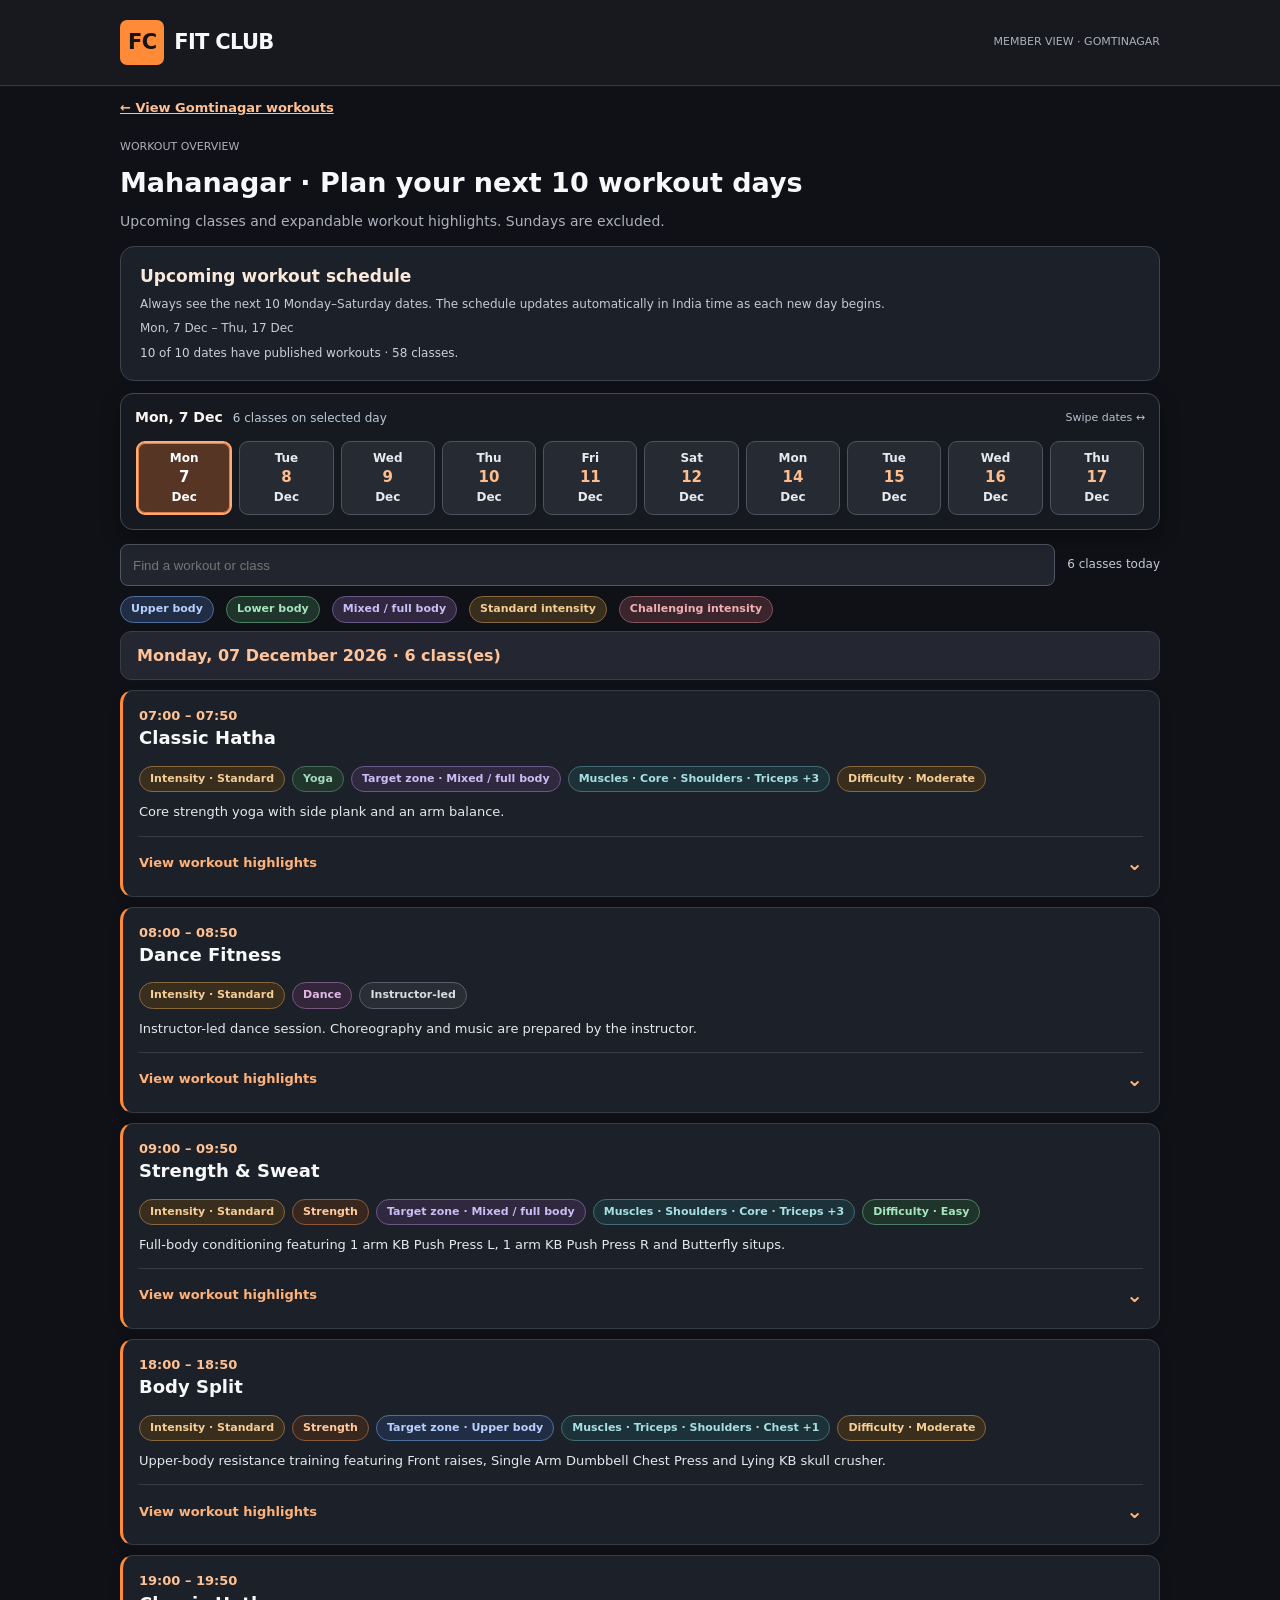
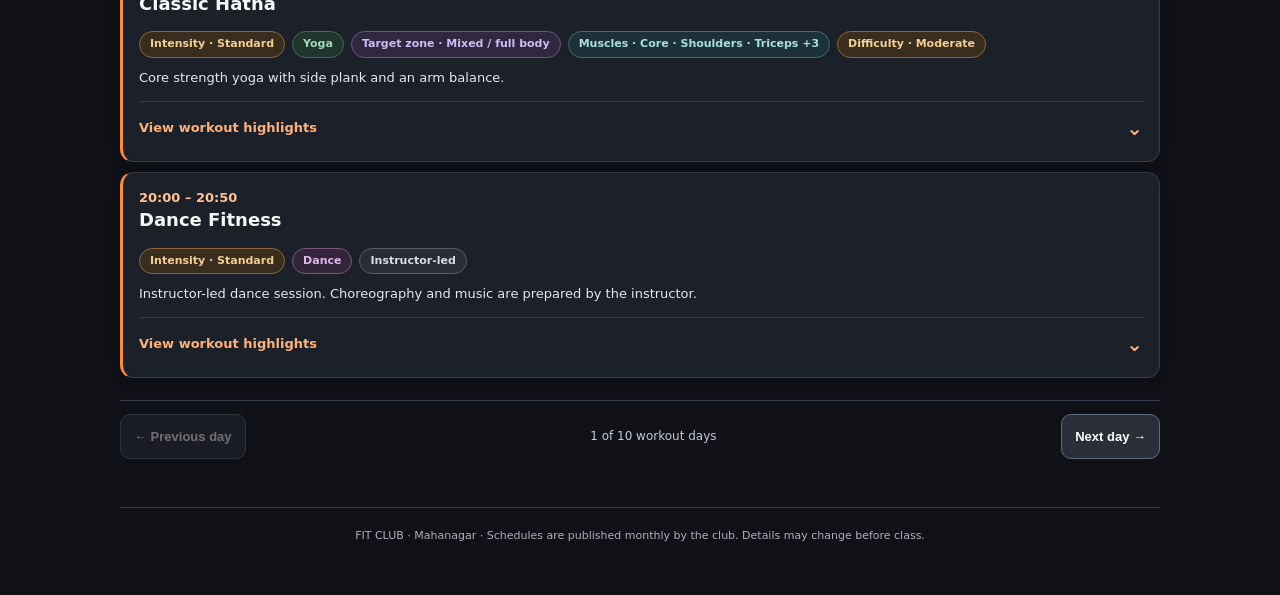
==== mahanagar.html @ 2962ba21 "Add Mahanagar rolling ten-day member schedule landing page" ====
<!doctype html><html lang="en"><head><meta charset="utf-8"><meta name="viewport" content="width=device-width,initial-scale=1"><meta name="color-scheme" content="dark"><title>Fit Club · Member · Mahanagar · Upcoming workouts</title><style>:root{--bg:#101116;--panel:#1c2028;--line:#343a45;--muted:#acb1bb;--accent:#ff8a38;--txt:#f7f8fa;--warn:#f4c07b}*{box-sizing:border-box}body{font:14px/1.48 system-ui,-apple-system,Segoe UI,sans-serif;background:var(--bg);color:var(--txt);margin:0}.container{max-width:1080px;margin:auto;padding:20px}.head{border-bottom:1px solid var(--line);background:#17191e}.headinner{max-width:1080px;margin:auto;padding:20px;display:flex;align-items:center;justify-content:space-between;flex-wrap:wrap;gap:15px}.brand{font-size:21px;letter-spacing:-.7px;font-weight:850}.mark{display:inline-flex;background:var(--accent);color:#171412;border-radius:7px;padding:7px 8px;margin-right:10px}.tiny{font-size:11px;color:var(--muted)}.hero h1{font-size:27px;margin:8px 0}.hero p{color:var(--muted);margin:0}.controls{display:flex;gap:9px;flex-wrap:wrap;align-items:center;margin:20px 0}.controls select,.controls input{background:#22252e;border:1px solid #515664;border-radius:8px;padding:9px 12px;color:var(--txt);min-height:39px;flex:1;min-width:180px}.count{font-size:12px;color:var(--muted)}.day{border:1px solid var(--line);border-radius:12px;margin:17px 0;overflow:hidden;background:#16191f}.dayHead{font-size:14px;font-weight:750;padding:12px 16px;background:#292d36;border-bottom:1px solid var(--line)}.item{padding:16px;border-bottom:1px solid #343943}.item:last-child{border-bottom:0}.row{display:flex;align-items:flex-start;justify-content:space-between;flex-wrap:wrap;gap:9px}.title{font-size:17px;font-weight:760;margin:0 0 4px}.time{color:#ffc093;font-size:13px;font-weight:750}.dim{color:var(--muted);font-size:12px}.pills{display:flex;flex-wrap:wrap;gap:6px;margin:9px 0}.pill{font-size:11px;border:1px solid #505968;border-radius:999px;padding:4px 8px;color:#d1d4db}.pills .pill.main{border-color:#935935;color:#ffc6a0;background:#36261e}.desc{font-size:13px;color:#e8eaf0;margin:9px 0}.warning{color:#f6cd94;font-size:12px}.part{background:#20242d;border:1px solid #373c48;border-radius:10px;padding:11px;margin:10px 0}.part h4{margin:0 0 6px;font-size:12px;text-transform:uppercase;letter-spacing:.7px;color:#ffbd8e}.part ul{margin:0;padding-left:21px}.part li{padding:2px 0}.notes{font-size:12px;color:#d7d9df;border-top:1px solid var(--line);margin-top:12px;padding-top:9px}.notes ol{padding-left:20px}.notes li{margin:3px 0;white-space:pre-wrap}summary{cursor:pointer;color:#ffc493;font-weight:650}.empty{padding:36px;text-align:center;color:var(--muted);border:1px dashed var(--line);border-radius:10px}.foot{border-top:1px solid var(--line);padding:20px;text-align:center;font-size:11px;color:var(--muted);margin-top:35px}[hidden]{display:none!important}@media(max-width:650px){.container{padding:12px}.headinner{padding:12px}.hero h1{font-size:22px}.item{padding:12px}}
/* Dark individual card presentation, without tinting the entire card */
.day {background:transparent;border:0;overflow:visible}
.dayHead {border:1px solid #393d46;border-radius:11px;background:#242731;color:#ffc39a;margin-bottom:10px}
.item {border:1px solid #363b45;border-radius:13px;background:#1c2028;margin:10px 0;padding:15px 16px;box-shadow:0 3px 12px #00000016}
.item:last-child {border-bottom:1px solid #363b45}
.item.member-item {border-left:3px solid #ff8a38}
.item .row {gap:6px 12px}
.item .pills {display:flex;flex-wrap:wrap;gap:7px;margin:10px 0 5px;align-items:center}
.pill.fc-chip {display:inline-flex;align-items:center;gap:5px;padding:5px 10px;border-radius:999px;font-size:11px;font-weight:700;line-height:1.3;white-space:normal;border-width:1px;border-style:solid}
.fc-chip.fc-strength {color:#ffca9e;background:#38271e;border-color:#8a5839}
.fc-chip.fc-cardio {color:#d9b8ee;background:#30253a;border-color:#675078}
.fc-chip.fc-boxing {color:#e8b3af;background:#372529;border-color:#83545a}
.fc-chip.fc-yoga {color:#a6d6bd;background:#20362d;border-color:#456b58}
.fc-chip.fc-dance {color:#e2b8e9;background:#34263a;border-color:#77577e}
.fc-chip.fc-recovery {color:#a9d8c7;background:#203630;border-color:#497264}
.fc-chip.fc-general {color:#d0d5dd;background:#292d34;border-color:#5b626e}
.fc-chip.fc-zone-upper {color:#b8d0ff;background:#202d45;border-color:#4d709f}
.fc-chip.fc-zone-lower {color:#a6e5bf;background:#1f352c;border-color:#4b8062}
.fc-chip.fc-zone-mixed {color:#cbbdf5;background:#30283f;border-color:#695887}
.fc-chip.fc-effort-reduced,.fc-chip.fc-diff-easy {color:#a6e5bf;background:#1f352c;border-color:#4b8062}
.fc-chip.fc-effort-standard,.fc-chip.fc-diff-moderate {color:#f4ce95;background:#392d1e;border-color:#88683d}
.fc-chip.fc-effort-challenging,.fc-chip.fc-diff-hard {color:#f0afb5;background:#3a252c;border-color:#87515d}
.fc-chip.fc-muscles {color:#a6dfe4;background:#1d3238;border-color:#416b76}
.fc-chip.fc-neutral {color:#d8dce4;background:#292d34;border-color:#575f6e}
.fc-legend {display:flex;flex-wrap:wrap;gap:7px 12px;align-items:center;margin:12px 0 17px;font-size:11px;color:#b9bec9}
.fc-legend .pill {font-weight:650}
.fc-member-summary {margin:10px 0 3px;line-height:1.55;color:#e6e8ed;font-size:13px}
@media(max-width:650px){.item{padding:13px 12px}.pill.fc-chip{font-size:10.5px;padding:5px 8px}.fc-legend{gap:6px}}

/* Expandable WOD highlights: Member-facing, no trainer prescriptions. */
.fc-highlights{border-top:1px solid #353b47;margin-top:13px;padding-top:8px}
.fc-highlights summary{cursor:pointer;list-style:none;color:#ffb17a;font-size:13px;font-weight:750;padding:8px 0;display:flex;justify-content:space-between;align-items:center;gap:12px;user-select:none}
.fc-highlights summary::-webkit-details-marker{display:none}
.fc-highlights summary:focus-visible{outline:2px solid #ff8a38;outline-offset:3px;border-radius:4px}
.fc-hl-chevron{font-size:20px;line-height:1;transition:transform .15s ease}
.fc-highlights[open] .fc-hl-chevron{transform:rotate(180deg)}
.fc-hl-content{background:#151a21;border:1px solid #303743;border-radius:10px;padding:12px 14px;margin:4px 0 2px;color:#d9e0e9;font-size:13px;line-height:1.55}
.fc-hl-content ul{margin:8px 0 2px;padding-left:19px}
.fc-hl-content li+li{margin-top:7px}
.fc-hl-focus{margin:0 0 9px;color:#e9edf3}
.fc-hl-focus strong{color:#ffb17a}
@media (prefers-reduced-motion:reduce){.fc-hl-chevron{transition:none}}


/* Member rolling ten-workout-day planner */
.fc-roll-header{background:#1c2028;border:1px solid #3d444f;border-radius:14px;padding:18px;margin-top:18px}
.fc-roll-header h2{font-size:17px;margin:0 0 6px;color:#f9e9db}
.fc-roll-header p{color:#c5cbd4;font-size:12px;margin:0 0 6px;line-height:1.5}
.fc-dates{display:flex;flex-wrap:wrap;gap:7px;margin-top:14px}
.fc-date-link{border:1px solid #4c535e;color:#e7e9ee;background:#252a33;border-radius:9px;cursor:pointer;min-width:73px;padding:10px 9px;text-align:center;font:650 12px/1.45 system-ui,sans-serif}
.fc-date-link b{display:block;font-size:15px;font-weight:800;color:#ffbd8e}
.fc-date-link.today{border-color:#ff9a56;background:#433023}
.fc-date-link.pending{opacity:.72;border-style:dashed}
.fc-date-link:focus-visible,.fc-search:focus-visible{outline:2px solid #ffab73;outline-offset:3px}
.fc-control{display:flex;gap:12px;align-items:center;flex-wrap:wrap;margin:18px 0}
.fc-search{background:#22252e;border:1px solid #515664;border-radius:8px;padding:10px 12px;color:#fff;min-height:42px;min-width:230px;flex:1}
.fc-meta{font-size:12px;color:#c3cad4}
.fc-alert{color:#f8c696;border:1px dashed #a66b3e;background:#39291f;border-radius:9px;padding:12px 14px;margin-top:11px;font-size:12px}
.fc-pending{border:1px dashed #6a7788;border-radius:10px;background:#1b2029;padding:16px;color:#cbd2de;font-size:13px}
.fc-dates .fc-date-link:hover{border-color:#ffbc8e}
.day:focus{outline:none}
.day[hidden],.item[hidden]{display:none!important}
.fc-status{font-size:12px;color:#cbd1da;margin-top:9px}
.day.fc-spotlight .dayHead{border-color:#eb9454;box-shadow:inset 3px 0 #ff9448;background:#38312d}
.day.fc-spotlight .dayHead::after{content:' · Today';color:#ffd2b1;font-size:11px;text-transform:uppercase}
@media(max-width:650px){.fc-dates{flex-wrap:nowrap;overflow-x:auto;padding-bottom:6px}.fc-date-link{flex:0 0 auto;min-width:71px}}

/* Responsive member single-day planner */
.fc-day-dock{position:sticky;top:0;z-index:50;background:rgba(23,26,32,.98);backdrop-filter:blur(12px);border:1px solid #424955;border-radius:13px;padding:10px 12px 12px;margin:12px 0 0;box-shadow:0 8px 20px #0005}
.fc-dock-row{display:flex;justify-content:space-between;gap:12px;align-items:center;min-height:30px}
.fc-dock-label{display:flex;align-items:baseline;gap:10px;flex-wrap:wrap}
.fc-dock-label strong{font-size:14px;color:#faf5f0}
.fc-dock-label span{color:#bdc8d7;font-size:12px}
.fc-dock-hint{font-size:11px;color:#b9c0ce}
.fc-dates{display:flex;flex-wrap:nowrap;overflow-x:auto;overflow-y:hidden;gap:7px;margin:6px 0 0;scrollbar-width:thin;scroll-snap-type:x proximity;overscroll-behavior-x:contain;padding:2px 1px 5px}
.fc-date-link{flex:0 0 auto;min-width:72px;min-height:66px;padding:7px 10px;scroll-snap-align:start;touch-action:pan-x pan-y}
.fc-date-link[aria-pressed="true"]{border:2px solid #ffab73;background:#573525;box-shadow:inset 0 0 0 1px #e17f48;color:#fff}
.fc-date-link[aria-pressed="true"] b{color:#fff}
.fc-day-pager{display:flex;align-items:center;justify-content:space-between;gap:9px;margin:22px 0 8px;padding:13px 0;border-top:1px solid #373d48}
.fc-pager-btn{background:#292e39;border:1px solid #626c79;color:#fff;border-radius:10px;padding:12px 13px;min-height:45px;font-weight:750;cursor:pointer;font-size:13px}
.fc-pager-btn:disabled{opacity:.4;cursor:not-allowed}
.fc-pager-btn:focus-visible{outline:2px solid #ffaf77;outline-offset:2px}
.fc-guide summary{cursor:pointer;color:#eec6a9;font-size:12px;font-weight:650;min-height:40px;padding:9px 0}.fc-guide .fc-legend{margin:2px 0 8px}.fc-hidden-empty{border:1px dashed #666f7b;padding:20px;border-radius:12px;color:#cbd3df}
.day{margin-top:8px}
.day .dayHead{font-size:16px}
.item .title{font-size:18px}
.fc-control{margin:14px 0 10px}
.fc-legend{margin:8px 0}
.fc-status{margin-top:8px}
@media(min-width:651px){.fc-guide summary{display:none}}
@media(min-width:900px){.fc-roll-header{padding:17px 19px;margin-top:14px}.fc-day-dock{padding:9px 14px}.fc-dates{justify-content:space-between}.fc-date-link{flex:1 1 0;min-width:0}}
@media(max-width:650px){.hero p,.hero .tiny,.fc-roll-header>p:first-of-type{display:none}.hero h1{margin:5px 0 4px;font-size:21px}.fc-roll-header{padding:11px}.fc-roll-header h2{font-size:15px;margin-bottom:4px}.fc-guide summary{padding:8px 0;min-height:40px}.fc-day-dock{margin:8px -12px 0;border-radius:0;border-left:0;border-right:0;padding:8px 12px 7px}.fc-dock-row{align-items:flex-start}.fc-dock-label{gap:2px;flex-direction:column}.fc-dock-hint{padding-top:3px}.fc-date-link{min-width:66px;min-height:60px;padding:6px 9px}.hero h1{font-size:22px}.fc-roll-header{margin-top:12px;padding:13px}.fc-roll-header h2{font-size:16px}.fc-pager-btn{padding:11px 8px;font-size:12px}.fc-day-pager{gap:5px}.fc-control{margin:12px 0 9px}.fc-search{min-width:0;width:100%;flex-basis:100%}.item .pills{gap:5px}}
@media(prefers-reduced-motion:reduce){.fc-day-dock{scroll-behavior:auto}}
</style></head><body>
<header class="head"><div class="headinner"><div class="brand"><span class="mark">FC</span>FIT CLUB</div><div class="tiny">MEMBER VIEW · GOMTINAGAR</div></div></header>
<nav aria-label="Switch branch" style="max-width:1080px;margin:12px auto 0;padding:0 20px;font:700 13px/1.6 system-ui,sans-serif"><a href="./index.html" style="color:#ffc093;text-decoration:underline">← View Gomtinagar workouts</a></nav><main class="container"><div class="hero"><div class="tiny">WORKOUT OVERVIEW</div><h1>Mahanagar · Plan your next 10 workout days</h1><p>Upcoming classes and expandable workout highlights. Sundays are excluded.</p></div>
<div class="fc-roll-header"><h2>Upcoming workout schedule</h2><p>Always see the next 10 Monday–Saturday dates. The schedule updates automatically in India time as each new day begins.</p><p id="dateRange" class="fc-meta" aria-live="polite">Loading schedule…</p><div id="status" class="fc-status" role="status" aria-live="polite">Loading published classes…</div><p id="scheduleNote" class="fc-alert" hidden></p></div>
<div class="fc-day-dock" id="dateDock"><div class="fc-dock-row"><div class="fc-dock-label"><strong id="selectedDayLabel">Choose a workout day</strong><span id="selectedDayCount">Select a date to view classes</span></div><span class="fc-dock-hint">Swipe dates ↔</span></div><nav id="dateNav" class="fc-dates" aria-label="Jump to a workout day"></nav></div>
<div class="fc-control"><input id="searchInput" class="fc-search" type="search" placeholder="Find a workout or class" aria-label="Search published classes"><span class="fc-meta" id="count"></span></div>
<details class="fc-guide" id="colourGuide" open><summary>Workout colour guide</summary><div class="fc-legend" aria-label="Workout colour key"><span class="pill fc-chip fc-zone-upper">Upper body</span><span class="pill fc-chip fc-zone-lower">Lower body</span><span class="pill fc-chip fc-zone-mixed">Mixed / full body</span><span class="pill fc-chip fc-effort-standard">Standard intensity</span><span class="pill fc-chip fc-effort-challenging">Challenging intensity</span></div>
</details>
<div id="sessions" aria-label="Upcoming workout sessions"></div>
<div id="noResults" class="fc-hidden-empty" hidden>No matching workouts for this day.</div>
<div class="fc-day-pager" aria-label="Change workout day"><button type="button" id="previousDay" class="fc-pager-btn">← Previous day</button><span id="pagerPosition" class="fc-meta"></span><button type="button" id="nextDay" class="fc-pager-btn">Next day →</button></div>
<p class="foot">FIT CLUB · Mahanagar · Schedules are published monthly by the club. Details may change before class.</p></main><script>(function(){
'use strict';
const CLUB_TZ='Asia/Kolkata',BRANCH='mahanagar',FIRST_PUBLISHED_MONTH='2026-11';
const $=id=>document.getElementById(id);
const container=$('sessions'),nav=$('dateNav'),status=$('status'),note=$('scheduleNote'),count=$('count'),search=$('searchInput');
const cache=new Map();
const dateRE=/^\d{4}-\d{2}-\d{2}$/;
function iso(d){return d.toISOString().slice(0,10)}
function parse(s){return new Date(s+'T12:00:00Z')}
function plus(s,n){const x=parse(s);x.setUTCDate(x.getUTCDate()+n);return iso(x)}
function dow(s){return parse(s).getUTCDay()}
function clubToday(){
 const parts=new Intl.DateTimeFormat('en-GB',{timeZone:CLUB_TZ,day:'2-digit',month:'2-digit',year:'numeric'}).formatToParts(new Date());
 const p={};parts.forEach(x=>p[x.type]=x.value);
 return p.year+'-'+p.month+'-'+p.day;
}
function days10(start){let d=start,out=[];while(out.length<10){if(dow(d)!==0)out.push(d);d=plus(d,1)}return out}
function dateLabel(s){return parse(s).toLocaleDateString('en-GB',{weekday:'short',day:'numeric',month:'short',timeZone:'UTC'})}
function monthLabel(s){return parse(s).toLocaleDateString('en-GB',{month:'long',year:'numeric',timeZone:'UTC'})}
const firstDay=FIRST_PUBLISHED_MONTH+'-01';
function initialStart(){const now=clubToday();return now<firstDay?firstDay:now}
async function loadMonth(month){
 if(cache.has(month))return cache.get(month);
 let promise=(async()=>{
  const path='./months/'+BRANCH+'/'+month+'.html';
  let response;
  try{response=await fetch(path,{cache:'no-store'})}catch(e){return {error:'network',message:'Unable to load '+month+'. Check your connection.'}}
  if(response.status===404)return {error:'unpublished'};
  if(!response.ok)return {error:'network',message:'Schedule is temporarily unavailable ('+response.status+').' };
  const markup=await response.text();
  const doc=new DOMParser().parseFromString(markup,'text/html');
  const title=(doc.title||'').toLowerCase();
  if(!title.includes('fit club')||!title.includes('member')||!title.includes('mahanagar'))return {error:'invalid',message:'The published monthly file is not a Mahanagar Member schedule.'};
  const sessions=doc.getElementById('sessions');
  if(!sessions)return {error:'invalid',message:'The published monthly file contains no session list.'};
  const days=new Map();
  Array.from(sessions.querySelectorAll(':scope > section.day')).forEach(section=>{
   const date=section.dataset.group;
   if(!dateRE.test(date)||date.slice(0,7)!==month||days.has(date))return;
   const cards=section.querySelectorAll(':scope > article.member-item');
   if(cards.length===0)return;
   days.set(date,section);
  });
  if(!days.size)return {error:'invalid',message:'No Member classes were found in the monthly file.'};
  return {days};
 })();cache.set(month,promise);return promise;
}
let activeRender=0;
let currentDay='',needsFutureMonth=false,selectedDate='',activeRange=[];
async function render(){
 const serial=++activeRender;
 const today=clubToday(),start=initialStart(),range=days10(start);
 activeRange=range;if(!range.includes(selectedDate))selectedDate=range[0];
 currentDay=today;
 const months=Array.from(new Set(range.map(d=>d.slice(0,7))));
 status.textContent='Loading published classes…';note.hidden=true;nav.replaceChildren();container.replaceChildren();
 const results=new Map(await Promise.all(months.map(async m=>[m,await loadMonth(m)])));
 if(serial!==activeRender)return;
 const frag=document.createDocumentFragment();const navFrag=document.createDocumentFragment();
 let numberOfClasses=0,readyDays=0,missingMonths=new Set(),badMonths=new Set();
 range.forEach((day,index)=>{
  const month=day.slice(0,7),found=results.get(month),section=found.days?.get(day);
  const button=document.createElement('button');button.type='button';button.className='fc-date-link';
  button.innerHTML='<span>'+parse(day).toLocaleDateString('en-GB',{weekday:'short',timeZone:'UTC'})+'</span><b>'+parse(day).getUTCDate()+'</b><span>'+parse(day).toLocaleDateString('en-GB',{month:'short',timeZone:'UTC'})+'</span>';
  if(day===today)button.classList.add('today');
  if(found.error)button.classList.add('pending');
  button.setAttribute('aria-label','View '+dateLabel(day));button.setAttribute('aria-pressed',String(day===selectedDate));
  button.addEventListener('click',()=>selectDate(day,true));
  navFrag.appendChild(button);
  const el=section?document.importNode(section,true):document.createElement('section');
  el.classList.add('day');el.dataset.group=day;el.id='fc-day-'+day;el.tabIndex=-1;
  if(day===today)el.classList.add('fc-spotlight');
  if(!section){
   const heading=document.createElement('div');heading.className='dayHead';heading.textContent=dateLabel(day);el.appendChild(heading);
   const msg=document.createElement('div');msg.className='fc-pending';
   if(found.error==='unpublished'){
      msg.textContent='Next month’s schedule coming soon · This date has not been published.';
      missingMonths.add(month);
   }else if(found.error){msg.textContent=found.message||'Schedule not available.';badMonths.add(month)}
   else msg.textContent='No classes scheduled for this date.';
   el.appendChild(msg);
  }else{
   const cards=el.querySelectorAll(':scope > article.member-item');
   numberOfClasses+=cards.length;
   readyDays++;
   el.querySelectorAll('script,iframe,object').forEach(x=>x.remove());
  }
  frag.appendChild(el);
 });
 nav.appendChild(navFrag);container.appendChild(frag);
 $('dateRange').textContent=dateLabel(range[0])+' – '+dateLabel(range[range.length-1]);
 const pref=today<firstDay?'The schedule has not started. Showing the first ten available Monday–Saturday dates. ':'';
 status.textContent=pref+readyDays+' of 10 dates have published workouts · '+numberOfClasses+' classes.';
 needsFutureMonth=missingMonths.size>0 || badMonths.size>0;
 if(needsFutureMonth){
  note.hidden=false;
  note.textContent=badMonths.size?'Some approved monthly schedules could not be loaded. Please try again or contact the club.':'The following month has not been published yet. Remaining approved workouts are visible; missing future dates will appear automatically after the monthly release.';
 }
 applySearch();
}
function applySearch(){
 const q=search.value.trim().toLocaleLowerCase(),allDays=container.querySelectorAll('section.day');
 let shown=0;
 allDays.forEach(day=>{
   const cards=day.querySelectorAll(':scope > article.member-item');
   if(!cards.length){day.hidden=day.dataset.group!==selectedDate;return;}
   let visible=0;
   cards.forEach(card=>{const yes=day.dataset.group===selectedDate&&(!q||(card.dataset.search||card.textContent||'').toLocaleLowerCase().includes(q));card.hidden=!yes;if(yes){shown++;visible++}});
   day.hidden=day.dataset.group!==selectedDate;
 });
 const label=$('selectedDayLabel'),labelCount=$('selectedDayCount');
 const current=container.querySelector('#fc-day-'+selectedDate);
 label.textContent=selectedDate?dateLabel(selectedDate):'Choose a workout day';
 labelCount.textContent=shown+(shown===1?' class':' classes')+(q?' matching search':' on selected day');
 $('noResults').hidden=shown!==0 || !current?.querySelector('article.member-item');
 if(selectedDate&&current&&!current.querySelector('article.member-item'))$('noResults').hidden=true;
 const idx=activeRange.indexOf(selectedDate);
 $('previousDay').disabled=idx<=0;
 $('nextDay').disabled=idx<0||idx>=activeRange.length-1;
 $('pagerPosition').textContent=(idx+1)+' of '+activeRange.length+' workout days';
 nav.querySelectorAll('.fc-date-link').forEach((b,i)=>b.setAttribute('aria-pressed',String(i===idx)));
 count.textContent=q?shown+' matching classes':shown+' classes today';
}
function selectDate(day,shouldScroll){
 if(!activeRange.includes(day))return;
 selectedDate=day;
 applySearch();
 const active=nav.querySelector('.fc-date-link[aria-pressed="true"]');
 if(active){const left=active.offsetLeft-nav.offsetLeft-(nav.clientWidth-active.clientWidth)/2;nav.scrollTo({left,behavior:'smooth'});}
 if(shouldScroll){const dock=$('dateDock');const pos=dock.getBoundingClientRect().top+window.scrollY;window.scrollTo({top:Math.max(0,pos-6),behavior:'smooth'});}
}
$('previousDay').addEventListener('click',()=>selectDate(activeRange[activeRange.indexOf(selectedDate)-1],true));
$('nextDay').addEventListener('click',()=>selectDate(activeRange[activeRange.indexOf(selectedDate)+1],true));
nav.addEventListener('keydown',e=>{
 if(!['ArrowLeft','ArrowRight','Home','End'].includes(e.key))return;
 e.preventDefault();const i=activeRange.indexOf(selectedDate);
 const next=e.key==='Home'?0:e.key==='End'?activeRange.length-1:Math.max(0,Math.min(activeRange.length-1,i+(e.key==='ArrowLeft'?-1:1)));
 selectDate(activeRange[next],false);nav.querySelectorAll('.fc-date-link')[next]?.focus();
});
const colourGuide=$('colourGuide');if(window.matchMedia('(max-width:650px)').matches)colourGuide.open=false;
search.addEventListener('input',applySearch);
render();
let lastDay=clubToday();
setInterval(()=>{const d=clubToday();if(d!==lastDay){lastDay=d;cache.clear();render()}},60000);
window.addEventListener('focus',()=>{const d=clubToday();if(d!==lastDay||needsFutureMonth){lastDay=d;cache.clear();render()}});
// Retry unpublished months while the page remains open; GitHub can publish the next month at any time.
setInterval(()=>{if(needsFutureMonth){cache.clear();render()}},10*60*1000);
})();</script></body></html>
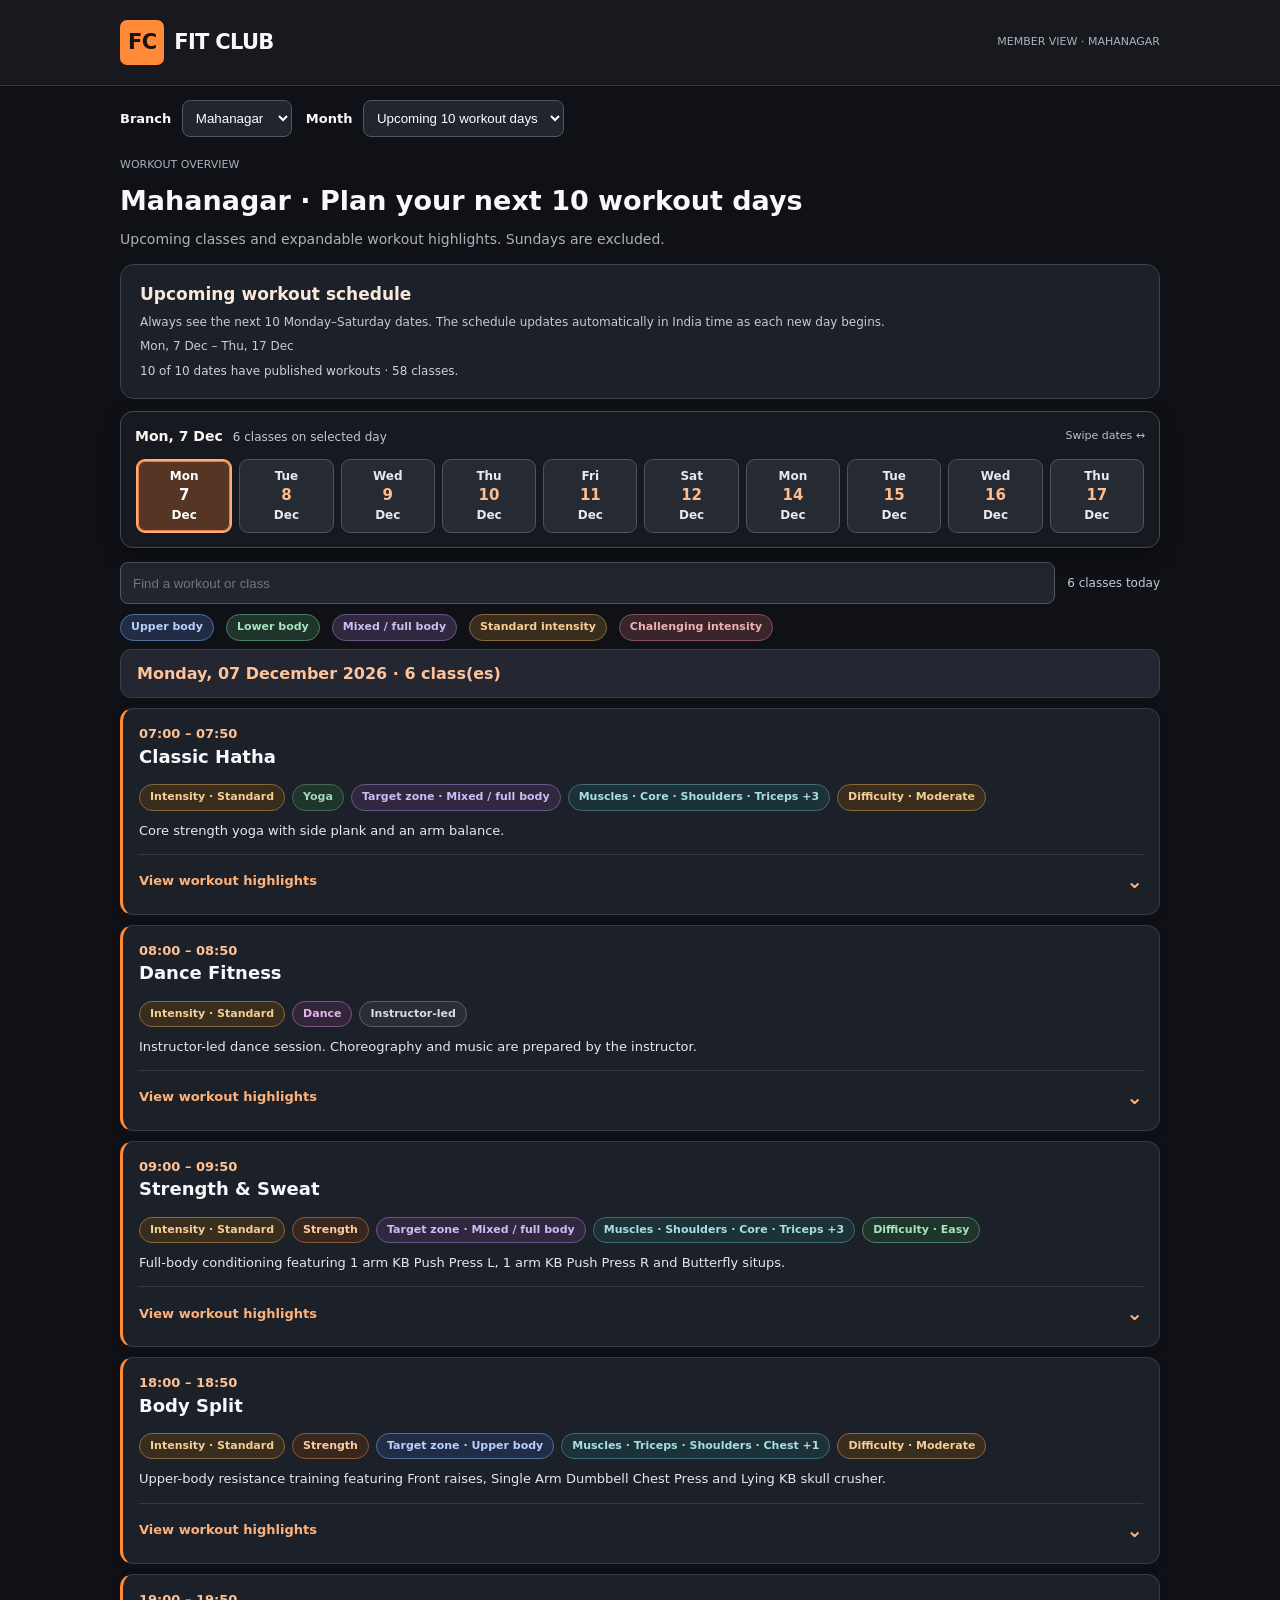
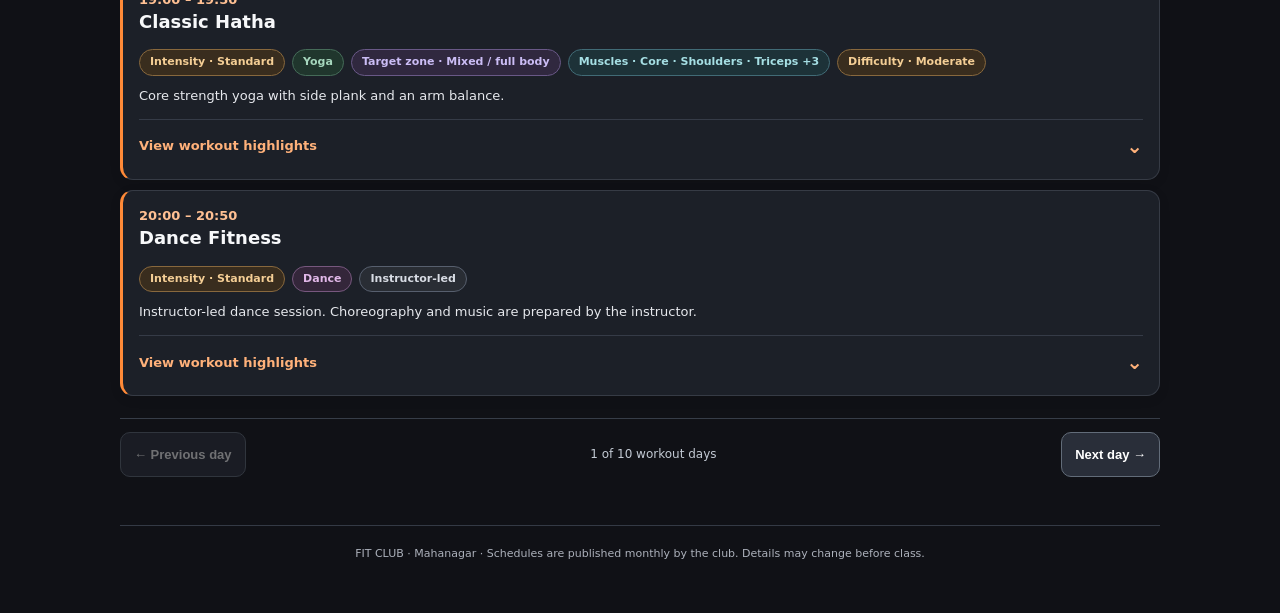
==== commit ba534cd7: "Redirect legacy Mahanagar member link to unified portal" ====
--- a/mahanagar.html
+++ b/mahanagar.html
@@ -1,253 +1 @@
-<!doctype html><html lang="en"><head><meta charset="utf-8"><meta name="viewport" content="width=device-width,initial-scale=1"><meta name="color-scheme" content="dark"><title>Fit Club · Member · Mahanagar · Upcoming workouts</title><style>:root{--bg:#101116;--panel:#1c2028;--line:#343a45;--muted:#acb1bb;--accent:#ff8a38;--txt:#f7f8fa;--warn:#f4c07b}*{box-sizing:border-box}body{font:14px/1.48 system-ui,-apple-system,Segoe UI,sans-serif;background:var(--bg);color:var(--txt);margin:0}.container{max-width:1080px;margin:auto;padding:20px}.head{border-bottom:1px solid var(--line);background:#17191e}.headinner{max-width:1080px;margin:auto;padding:20px;display:flex;align-items:center;justify-content:space-between;flex-wrap:wrap;gap:15px}.brand{font-size:21px;letter-spacing:-.7px;font-weight:850}.mark{display:inline-flex;background:var(--accent);color:#171412;border-radius:7px;padding:7px 8px;margin-right:10px}.tiny{font-size:11px;color:var(--muted)}.hero h1{font-size:27px;margin:8px 0}.hero p{color:var(--muted);margin:0}.controls{display:flex;gap:9px;flex-wrap:wrap;align-items:center;margin:20px 0}.controls select,.controls input{background:#22252e;border:1px solid #515664;border-radius:8px;padding:9px 12px;color:var(--txt);min-height:39px;flex:1;min-width:180px}.count{font-size:12px;color:var(--muted)}.day{border:1px solid var(--line);border-radius:12px;margin:17px 0;overflow:hidden;background:#16191f}.dayHead{font-size:14px;font-weight:750;padding:12px 16px;background:#292d36;border-bottom:1px solid var(--line)}.item{padding:16px;border-bottom:1px solid #343943}.item:last-child{border-bottom:0}.row{display:flex;align-items:flex-start;justify-content:space-between;flex-wrap:wrap;gap:9px}.title{font-size:17px;font-weight:760;margin:0 0 4px}.time{color:#ffc093;font-size:13px;font-weight:750}.dim{color:var(--muted);font-size:12px}.pills{display:flex;flex-wrap:wrap;gap:6px;margin:9px 0}.pill{font-size:11px;border:1px solid #505968;border-radius:999px;padding:4px 8px;color:#d1d4db}.pills .pill.main{border-color:#935935;color:#ffc6a0;background:#36261e}.desc{font-size:13px;color:#e8eaf0;margin:9px 0}.warning{color:#f6cd94;font-size:12px}.part{background:#20242d;border:1px solid #373c48;border-radius:10px;padding:11px;margin:10px 0}.part h4{margin:0 0 6px;font-size:12px;text-transform:uppercase;letter-spacing:.7px;color:#ffbd8e}.part ul{margin:0;padding-left:21px}.part li{padding:2px 0}.notes{font-size:12px;color:#d7d9df;border-top:1px solid var(--line);margin-top:12px;padding-top:9px}.notes ol{padding-left:20px}.notes li{margin:3px 0;white-space:pre-wrap}summary{cursor:pointer;color:#ffc493;font-weight:650}.empty{padding:36px;text-align:center;color:var(--muted);border:1px dashed var(--line);border-radius:10px}.foot{border-top:1px solid var(--line);padding:20px;text-align:center;font-size:11px;color:var(--muted);margin-top:35px}[hidden]{display:none!important}@media(max-width:650px){.container{padding:12px}.headinner{padding:12px}.hero h1{font-size:22px}.item{padding:12px}}
-/* Dark individual card presentation, without tinting the entire card */
-.day {background:transparent;border:0;overflow:visible}
-.dayHead {border:1px solid #393d46;border-radius:11px;background:#242731;color:#ffc39a;margin-bottom:10px}
-.item {border:1px solid #363b45;border-radius:13px;background:#1c2028;margin:10px 0;padding:15px 16px;box-shadow:0 3px 12px #00000016}
-.item:last-child {border-bottom:1px solid #363b45}
-.item.member-item {border-left:3px solid #ff8a38}
-.item .row {gap:6px 12px}
-.item .pills {display:flex;flex-wrap:wrap;gap:7px;margin:10px 0 5px;align-items:center}
-.pill.fc-chip {display:inline-flex;align-items:center;gap:5px;padding:5px 10px;border-radius:999px;font-size:11px;font-weight:700;line-height:1.3;white-space:normal;border-width:1px;border-style:solid}
-.fc-chip.fc-strength {color:#ffca9e;background:#38271e;border-color:#8a5839}
-.fc-chip.fc-cardio {color:#d9b8ee;background:#30253a;border-color:#675078}
-.fc-chip.fc-boxing {color:#e8b3af;background:#372529;border-color:#83545a}
-.fc-chip.fc-yoga {color:#a6d6bd;background:#20362d;border-color:#456b58}
-.fc-chip.fc-dance {color:#e2b8e9;background:#34263a;border-color:#77577e}
-.fc-chip.fc-recovery {color:#a9d8c7;background:#203630;border-color:#497264}
-.fc-chip.fc-general {color:#d0d5dd;background:#292d34;border-color:#5b626e}
-.fc-chip.fc-zone-upper {color:#b8d0ff;background:#202d45;border-color:#4d709f}
-.fc-chip.fc-zone-lower {color:#a6e5bf;background:#1f352c;border-color:#4b8062}
-.fc-chip.fc-zone-mixed {color:#cbbdf5;background:#30283f;border-color:#695887}
-.fc-chip.fc-effort-reduced,.fc-chip.fc-diff-easy {color:#a6e5bf;background:#1f352c;border-color:#4b8062}
-.fc-chip.fc-effort-standard,.fc-chip.fc-diff-moderate {color:#f4ce95;background:#392d1e;border-color:#88683d}
-.fc-chip.fc-effort-challenging,.fc-chip.fc-diff-hard {color:#f0afb5;background:#3a252c;border-color:#87515d}
-.fc-chip.fc-muscles {color:#a6dfe4;background:#1d3238;border-color:#416b76}
-.fc-chip.fc-neutral {color:#d8dce4;background:#292d34;border-color:#575f6e}
-.fc-legend {display:flex;flex-wrap:wrap;gap:7px 12px;align-items:center;margin:12px 0 17px;font-size:11px;color:#b9bec9}
-.fc-legend .pill {font-weight:650}
-.fc-member-summary {margin:10px 0 3px;line-height:1.55;color:#e6e8ed;font-size:13px}
-@media(max-width:650px){.item{padding:13px 12px}.pill.fc-chip{font-size:10.5px;padding:5px 8px}.fc-legend{gap:6px}}
-
-/* Expandable WOD highlights: Member-facing, no trainer prescriptions. */
-.fc-highlights{border-top:1px solid #353b47;margin-top:13px;padding-top:8px}
-.fc-highlights summary{cursor:pointer;list-style:none;color:#ffb17a;font-size:13px;font-weight:750;padding:8px 0;display:flex;justify-content:space-between;align-items:center;gap:12px;user-select:none}
-.fc-highlights summary::-webkit-details-marker{display:none}
-.fc-highlights summary:focus-visible{outline:2px solid #ff8a38;outline-offset:3px;border-radius:4px}
-.fc-hl-chevron{font-size:20px;line-height:1;transition:transform .15s ease}
-.fc-highlights[open] .fc-hl-chevron{transform:rotate(180deg)}
-.fc-hl-content{background:#151a21;border:1px solid #303743;border-radius:10px;padding:12px 14px;margin:4px 0 2px;color:#d9e0e9;font-size:13px;line-height:1.55}
-.fc-hl-content ul{margin:8px 0 2px;padding-left:19px}
-.fc-hl-content li+li{margin-top:7px}
-.fc-hl-focus{margin:0 0 9px;color:#e9edf3}
-.fc-hl-focus strong{color:#ffb17a}
-@media (prefers-reduced-motion:reduce){.fc-hl-chevron{transition:none}}
-
-
-/* Member rolling ten-workout-day planner */
-.fc-roll-header{background:#1c2028;border:1px solid #3d444f;border-radius:14px;padding:18px;margin-top:18px}
-.fc-roll-header h2{font-size:17px;margin:0 0 6px;color:#f9e9db}
-.fc-roll-header p{color:#c5cbd4;font-size:12px;margin:0 0 6px;line-height:1.5}
-.fc-dates{display:flex;flex-wrap:wrap;gap:7px;margin-top:14px}
-.fc-date-link{border:1px solid #4c535e;color:#e7e9ee;background:#252a33;border-radius:9px;cursor:pointer;min-width:73px;padding:10px 9px;text-align:center;font:650 12px/1.45 system-ui,sans-serif}
-.fc-date-link b{display:block;font-size:15px;font-weight:800;color:#ffbd8e}
-.fc-date-link.today{border-color:#ff9a56;background:#433023}
-.fc-date-link.pending{opacity:.72;border-style:dashed}
-.fc-date-link:focus-visible,.fc-search:focus-visible{outline:2px solid #ffab73;outline-offset:3px}
-.fc-control{display:flex;gap:12px;align-items:center;flex-wrap:wrap;margin:18px 0}
-.fc-search{background:#22252e;border:1px solid #515664;border-radius:8px;padding:10px 12px;color:#fff;min-height:42px;min-width:230px;flex:1}
-.fc-meta{font-size:12px;color:#c3cad4}
-.fc-alert{color:#f8c696;border:1px dashed #a66b3e;background:#39291f;border-radius:9px;padding:12px 14px;margin-top:11px;font-size:12px}
-.fc-pending{border:1px dashed #6a7788;border-radius:10px;background:#1b2029;padding:16px;color:#cbd2de;font-size:13px}
-.fc-dates .fc-date-link:hover{border-color:#ffbc8e}
-.day:focus{outline:none}
-.day[hidden],.item[hidden]{display:none!important}
-.fc-status{font-size:12px;color:#cbd1da;margin-top:9px}
-.day.fc-spotlight .dayHead{border-color:#eb9454;box-shadow:inset 3px 0 #ff9448;background:#38312d}
-.day.fc-spotlight .dayHead::after{content:' · Today';color:#ffd2b1;font-size:11px;text-transform:uppercase}
-@media(max-width:650px){.fc-dates{flex-wrap:nowrap;overflow-x:auto;padding-bottom:6px}.fc-date-link{flex:0 0 auto;min-width:71px}}
-
-/* Responsive member single-day planner */
-.fc-day-dock{position:sticky;top:0;z-index:50;background:rgba(23,26,32,.98);backdrop-filter:blur(12px);border:1px solid #424955;border-radius:13px;padding:10px 12px 12px;margin:12px 0 0;box-shadow:0 8px 20px #0005}
-.fc-dock-row{display:flex;justify-content:space-between;gap:12px;align-items:center;min-height:30px}
-.fc-dock-label{display:flex;align-items:baseline;gap:10px;flex-wrap:wrap}
-.fc-dock-label strong{font-size:14px;color:#faf5f0}
-.fc-dock-label span{color:#bdc8d7;font-size:12px}
-.fc-dock-hint{font-size:11px;color:#b9c0ce}
-.fc-dates{display:flex;flex-wrap:nowrap;overflow-x:auto;overflow-y:hidden;gap:7px;margin:6px 0 0;scrollbar-width:thin;scroll-snap-type:x proximity;overscroll-behavior-x:contain;padding:2px 1px 5px}
-.fc-date-link{flex:0 0 auto;min-width:72px;min-height:66px;padding:7px 10px;scroll-snap-align:start;touch-action:pan-x pan-y}
-.fc-date-link[aria-pressed="true"]{border:2px solid #ffab73;background:#573525;box-shadow:inset 0 0 0 1px #e17f48;color:#fff}
-.fc-date-link[aria-pressed="true"] b{color:#fff}
-.fc-day-pager{display:flex;align-items:center;justify-content:space-between;gap:9px;margin:22px 0 8px;padding:13px 0;border-top:1px solid #373d48}
-.fc-pager-btn{background:#292e39;border:1px solid #626c79;color:#fff;border-radius:10px;padding:12px 13px;min-height:45px;font-weight:750;cursor:pointer;font-size:13px}
-.fc-pager-btn:disabled{opacity:.4;cursor:not-allowed}
-.fc-pager-btn:focus-visible{outline:2px solid #ffaf77;outline-offset:2px}
-.fc-guide summary{cursor:pointer;color:#eec6a9;font-size:12px;font-weight:650;min-height:40px;padding:9px 0}.fc-guide .fc-legend{margin:2px 0 8px}.fc-hidden-empty{border:1px dashed #666f7b;padding:20px;border-radius:12px;color:#cbd3df}
-.day{margin-top:8px}
-.day .dayHead{font-size:16px}
-.item .title{font-size:18px}
-.fc-control{margin:14px 0 10px}
-.fc-legend{margin:8px 0}
-.fc-status{margin-top:8px}
-@media(min-width:651px){.fc-guide summary{display:none}}
-@media(min-width:900px){.fc-roll-header{padding:17px 19px;margin-top:14px}.fc-day-dock{padding:9px 14px}.fc-dates{justify-content:space-between}.fc-date-link{flex:1 1 0;min-width:0}}
-@media(max-width:650px){.hero p,.hero .tiny,.fc-roll-header>p:first-of-type{display:none}.hero h1{margin:5px 0 4px;font-size:21px}.fc-roll-header{padding:11px}.fc-roll-header h2{font-size:15px;margin-bottom:4px}.fc-guide summary{padding:8px 0;min-height:40px}.fc-day-dock{margin:8px -12px 0;border-radius:0;border-left:0;border-right:0;padding:8px 12px 7px}.fc-dock-row{align-items:flex-start}.fc-dock-label{gap:2px;flex-direction:column}.fc-dock-hint{padding-top:3px}.fc-date-link{min-width:66px;min-height:60px;padding:6px 9px}.hero h1{font-size:22px}.fc-roll-header{margin-top:12px;padding:13px}.fc-roll-header h2{font-size:16px}.fc-pager-btn{padding:11px 8px;font-size:12px}.fc-day-pager{gap:5px}.fc-control{margin:12px 0 9px}.fc-search{min-width:0;width:100%;flex-basis:100%}.item .pills{gap:5px}}
-@media(prefers-reduced-motion:reduce){.fc-day-dock{scroll-behavior:auto}}
-</style></head><body>
-<header class="head"><div class="headinner"><div class="brand"><span class="mark">FC</span>FIT CLUB</div><div class="tiny">MEMBER VIEW · GOMTINAGAR</div></div></header>
-<nav aria-label="Switch branch" style="max-width:1080px;margin:12px auto 0;padding:0 20px;font:700 13px/1.6 system-ui,sans-serif"><a href="./index.html" style="color:#ffc093;text-decoration:underline">← View Gomtinagar workouts</a></nav><main class="container"><div class="hero"><div class="tiny">WORKOUT OVERVIEW</div><h1>Mahanagar · Plan your next 10 workout days</h1><p>Upcoming classes and expandable workout highlights. Sundays are excluded.</p></div>
-<div class="fc-roll-header"><h2>Upcoming workout schedule</h2><p>Always see the next 10 Monday–Saturday dates. The schedule updates automatically in India time as each new day begins.</p><p id="dateRange" class="fc-meta" aria-live="polite">Loading schedule…</p><div id="status" class="fc-status" role="status" aria-live="polite">Loading published classes…</div><p id="scheduleNote" class="fc-alert" hidden></p></div>
-<div class="fc-day-dock" id="dateDock"><div class="fc-dock-row"><div class="fc-dock-label"><strong id="selectedDayLabel">Choose a workout day</strong><span id="selectedDayCount">Select a date to view classes</span></div><span class="fc-dock-hint">Swipe dates ↔</span></div><nav id="dateNav" class="fc-dates" aria-label="Jump to a workout day"></nav></div>
-<div class="fc-control"><input id="searchInput" class="fc-search" type="search" placeholder="Find a workout or class" aria-label="Search published classes"><span class="fc-meta" id="count"></span></div>
-<details class="fc-guide" id="colourGuide" open><summary>Workout colour guide</summary><div class="fc-legend" aria-label="Workout colour key"><span class="pill fc-chip fc-zone-upper">Upper body</span><span class="pill fc-chip fc-zone-lower">Lower body</span><span class="pill fc-chip fc-zone-mixed">Mixed / full body</span><span class="pill fc-chip fc-effort-standard">Standard intensity</span><span class="pill fc-chip fc-effort-challenging">Challenging intensity</span></div>
-</details>
-<div id="sessions" aria-label="Upcoming workout sessions"></div>
-<div id="noResults" class="fc-hidden-empty" hidden>No matching workouts for this day.</div>
-<div class="fc-day-pager" aria-label="Change workout day"><button type="button" id="previousDay" class="fc-pager-btn">← Previous day</button><span id="pagerPosition" class="fc-meta"></span><button type="button" id="nextDay" class="fc-pager-btn">Next day →</button></div>
-<p class="foot">FIT CLUB · Mahanagar · Schedules are published monthly by the club. Details may change before class.</p></main><script>(function(){
-'use strict';
-const CLUB_TZ='Asia/Kolkata',BRANCH='mahanagar',FIRST_PUBLISHED_MONTH='2026-11';
-const $=id=>document.getElementById(id);
-const container=$('sessions'),nav=$('dateNav'),status=$('status'),note=$('scheduleNote'),count=$('count'),search=$('searchInput');
-const cache=new Map();
-const dateRE=/^\d{4}-\d{2}-\d{2}$/;
-function iso(d){return d.toISOString().slice(0,10)}
-function parse(s){return new Date(s+'T12:00:00Z')}
-function plus(s,n){const x=parse(s);x.setUTCDate(x.getUTCDate()+n);return iso(x)}
-function dow(s){return parse(s).getUTCDay()}
-function clubToday(){
- const parts=new Intl.DateTimeFormat('en-GB',{timeZone:CLUB_TZ,day:'2-digit',month:'2-digit',year:'numeric'}).formatToParts(new Date());
- const p={};parts.forEach(x=>p[x.type]=x.value);
- return p.year+'-'+p.month+'-'+p.day;
-}
-function days10(start){let d=start,out=[];while(out.length<10){if(dow(d)!==0)out.push(d);d=plus(d,1)}return out}
-function dateLabel(s){return parse(s).toLocaleDateString('en-GB',{weekday:'short',day:'numeric',month:'short',timeZone:'UTC'})}
-function monthLabel(s){return parse(s).toLocaleDateString('en-GB',{month:'long',year:'numeric',timeZone:'UTC'})}
-const firstDay=FIRST_PUBLISHED_MONTH+'-01';
-function initialStart(){const now=clubToday();return now<firstDay?firstDay:now}
-async function loadMonth(month){
- if(cache.has(month))return cache.get(month);
- let promise=(async()=>{
-  const path='./months/'+BRANCH+'/'+month+'.html';
-  let response;
-  try{response=await fetch(path,{cache:'no-store'})}catch(e){return {error:'network',message:'Unable to load '+month+'. Check your connection.'}}
-  if(response.status===404)return {error:'unpublished'};
-  if(!response.ok)return {error:'network',message:'Schedule is temporarily unavailable ('+response.status+').' };
-  const markup=await response.text();
-  const doc=new DOMParser().parseFromString(markup,'text/html');
-  const title=(doc.title||'').toLowerCase();
-  if(!title.includes('fit club')||!title.includes('member')||!title.includes('mahanagar'))return {error:'invalid',message:'The published monthly file is not a Mahanagar Member schedule.'};
-  const sessions=doc.getElementById('sessions');
-  if(!sessions)return {error:'invalid',message:'The published monthly file contains no session list.'};
-  const days=new Map();
-  Array.from(sessions.querySelectorAll(':scope > section.day')).forEach(section=>{
-   const date=section.dataset.group;
-   if(!dateRE.test(date)||date.slice(0,7)!==month||days.has(date))return;
-   const cards=section.querySelectorAll(':scope > article.member-item');
-   if(cards.length===0)return;
-   days.set(date,section);
-  });
-  if(!days.size)return {error:'invalid',message:'No Member classes were found in the monthly file.'};
-  return {days};
- })();cache.set(month,promise);return promise;
-}
-let activeRender=0;
-let currentDay='',needsFutureMonth=false,selectedDate='',activeRange=[];
-async function render(){
- const serial=++activeRender;
- const today=clubToday(),start=initialStart(),range=days10(start);
- activeRange=range;if(!range.includes(selectedDate))selectedDate=range[0];
- currentDay=today;
- const months=Array.from(new Set(range.map(d=>d.slice(0,7))));
- status.textContent='Loading published classes…';note.hidden=true;nav.replaceChildren();container.replaceChildren();
- const results=new Map(await Promise.all(months.map(async m=>[m,await loadMonth(m)])));
- if(serial!==activeRender)return;
- const frag=document.createDocumentFragment();const navFrag=document.createDocumentFragment();
- let numberOfClasses=0,readyDays=0,missingMonths=new Set(),badMonths=new Set();
- range.forEach((day,index)=>{
-  const month=day.slice(0,7),found=results.get(month),section=found.days?.get(day);
-  const button=document.createElement('button');button.type='button';button.className='fc-date-link';
-  button.innerHTML='<span>'+parse(day).toLocaleDateString('en-GB',{weekday:'short',timeZone:'UTC'})+'</span><b>'+parse(day).getUTCDate()+'</b><span>'+parse(day).toLocaleDateString('en-GB',{month:'short',timeZone:'UTC'})+'</span>';
-  if(day===today)button.classList.add('today');
-  if(found.error)button.classList.add('pending');
-  button.setAttribute('aria-label','View '+dateLabel(day));button.setAttribute('aria-pressed',String(day===selectedDate));
-  button.addEventListener('click',()=>selectDate(day,true));
-  navFrag.appendChild(button);
-  const el=section?document.importNode(section,true):document.createElement('section');
-  el.classList.add('day');el.dataset.group=day;el.id='fc-day-'+day;el.tabIndex=-1;
-  if(day===today)el.classList.add('fc-spotlight');
-  if(!section){
-   const heading=document.createElement('div');heading.className='dayHead';heading.textContent=dateLabel(day);el.appendChild(heading);
-   const msg=document.createElement('div');msg.className='fc-pending';
-   if(found.error==='unpublished'){
-      msg.textContent='Next month’s schedule coming soon · This date has not been published.';
-      missingMonths.add(month);
-   }else if(found.error){msg.textContent=found.message||'Schedule not available.';badMonths.add(month)}
-   else msg.textContent='No classes scheduled for this date.';
-   el.appendChild(msg);
-  }else{
-   const cards=el.querySelectorAll(':scope > article.member-item');
-   numberOfClasses+=cards.length;
-   readyDays++;
-   el.querySelectorAll('script,iframe,object').forEach(x=>x.remove());
-  }
-  frag.appendChild(el);
- });
- nav.appendChild(navFrag);container.appendChild(frag);
- $('dateRange').textContent=dateLabel(range[0])+' – '+dateLabel(range[range.length-1]);
- const pref=today<firstDay?'The schedule has not started. Showing the first ten available Monday–Saturday dates. ':'';
- status.textContent=pref+readyDays+' of 10 dates have published workouts · '+numberOfClasses+' classes.';
- needsFutureMonth=missingMonths.size>0 || badMonths.size>0;
- if(needsFutureMonth){
-  note.hidden=false;
-  note.textContent=badMonths.size?'Some approved monthly schedules could not be loaded. Please try again or contact the club.':'The following month has not been published yet. Remaining approved workouts are visible; missing future dates will appear automatically after the monthly release.';
- }
- applySearch();
-}
-function applySearch(){
- const q=search.value.trim().toLocaleLowerCase(),allDays=container.querySelectorAll('section.day');
- let shown=0;
- allDays.forEach(day=>{
-   const cards=day.querySelectorAll(':scope > article.member-item');
-   if(!cards.length){day.hidden=day.dataset.group!==selectedDate;return;}
-   let visible=0;
-   cards.forEach(card=>{const yes=day.dataset.group===selectedDate&&(!q||(card.dataset.search||card.textContent||'').toLocaleLowerCase().includes(q));card.hidden=!yes;if(yes){shown++;visible++}});
-   day.hidden=day.dataset.group!==selectedDate;
- });
- const label=$('selectedDayLabel'),labelCount=$('selectedDayCount');
- const current=container.querySelector('#fc-day-'+selectedDate);
- label.textContent=selectedDate?dateLabel(selectedDate):'Choose a workout day';
- labelCount.textContent=shown+(shown===1?' class':' classes')+(q?' matching search':' on selected day');
- $('noResults').hidden=shown!==0 || !current?.querySelector('article.member-item');
- if(selectedDate&&current&&!current.querySelector('article.member-item'))$('noResults').hidden=true;
- const idx=activeRange.indexOf(selectedDate);
- $('previousDay').disabled=idx<=0;
- $('nextDay').disabled=idx<0||idx>=activeRange.length-1;
- $('pagerPosition').textContent=(idx+1)+' of '+activeRange.length+' workout days';
- nav.querySelectorAll('.fc-date-link').forEach((b,i)=>b.setAttribute('aria-pressed',String(i===idx)));
- count.textContent=q?shown+' matching classes':shown+' classes today';
-}
-function selectDate(day,shouldScroll){
- if(!activeRange.includes(day))return;
- selectedDate=day;
- applySearch();
- const active=nav.querySelector('.fc-date-link[aria-pressed="true"]');
- if(active){const left=active.offsetLeft-nav.offsetLeft-(nav.clientWidth-active.clientWidth)/2;nav.scrollTo({left,behavior:'smooth'});}
- if(shouldScroll){const dock=$('dateDock');const pos=dock.getBoundingClientRect().top+window.scrollY;window.scrollTo({top:Math.max(0,pos-6),behavior:'smooth'});}
-}
-$('previousDay').addEventListener('click',()=>selectDate(activeRange[activeRange.indexOf(selectedDate)-1],true));
-$('nextDay').addEventListener('click',()=>selectDate(activeRange[activeRange.indexOf(selectedDate)+1],true));
-nav.addEventListener('keydown',e=>{
- if(!['ArrowLeft','ArrowRight','Home','End'].includes(e.key))return;
- e.preventDefault();const i=activeRange.indexOf(selectedDate);
- const next=e.key==='Home'?0:e.key==='End'?activeRange.length-1:Math.max(0,Math.min(activeRange.length-1,i+(e.key==='ArrowLeft'?-1:1)));
- selectDate(activeRange[next],false);nav.querySelectorAll('.fc-date-link')[next]?.focus();
-});
-const colourGuide=$('colourGuide');if(window.matchMedia('(max-width:650px)').matches)colourGuide.open=false;
-search.addEventListener('input',applySearch);
-render();
-let lastDay=clubToday();
-setInterval(()=>{const d=clubToday();if(d!==lastDay){lastDay=d;cache.clear();render()}},60000);
-window.addEventListener('focus',()=>{const d=clubToday();if(d!==lastDay||needsFutureMonth){lastDay=d;cache.clear();render()}});
-// Retry unpublished months while the page remains open; GitHub can publish the next month at any time.
-setInterval(()=>{if(needsFutureMonth){cache.clear();render()}},10*60*1000);
-})();</script></body></html>+<!doctype html><html lang="en"><head><meta charset="utf-8"><meta name="viewport" content="width=device-width,initial-scale=1"><meta name="robots" content="noindex"><title>Fit Club · Mahanagar Member Portal</title><meta http-equiv="refresh" content="0;url=./?branch=mahanagar"></head><body style="font:16px system-ui;background:#101116;color:white;padding:28px"><p>Mahanagar workouts have moved into the permanent Fit Club Member Portal.</p><p><a style="color:#ffab73" href="./?branch=mahanagar">Open Mahanagar workouts</a></p><script>location.replace('./?branch=mahanagar'+(location.hash||''))</script></body></html>
